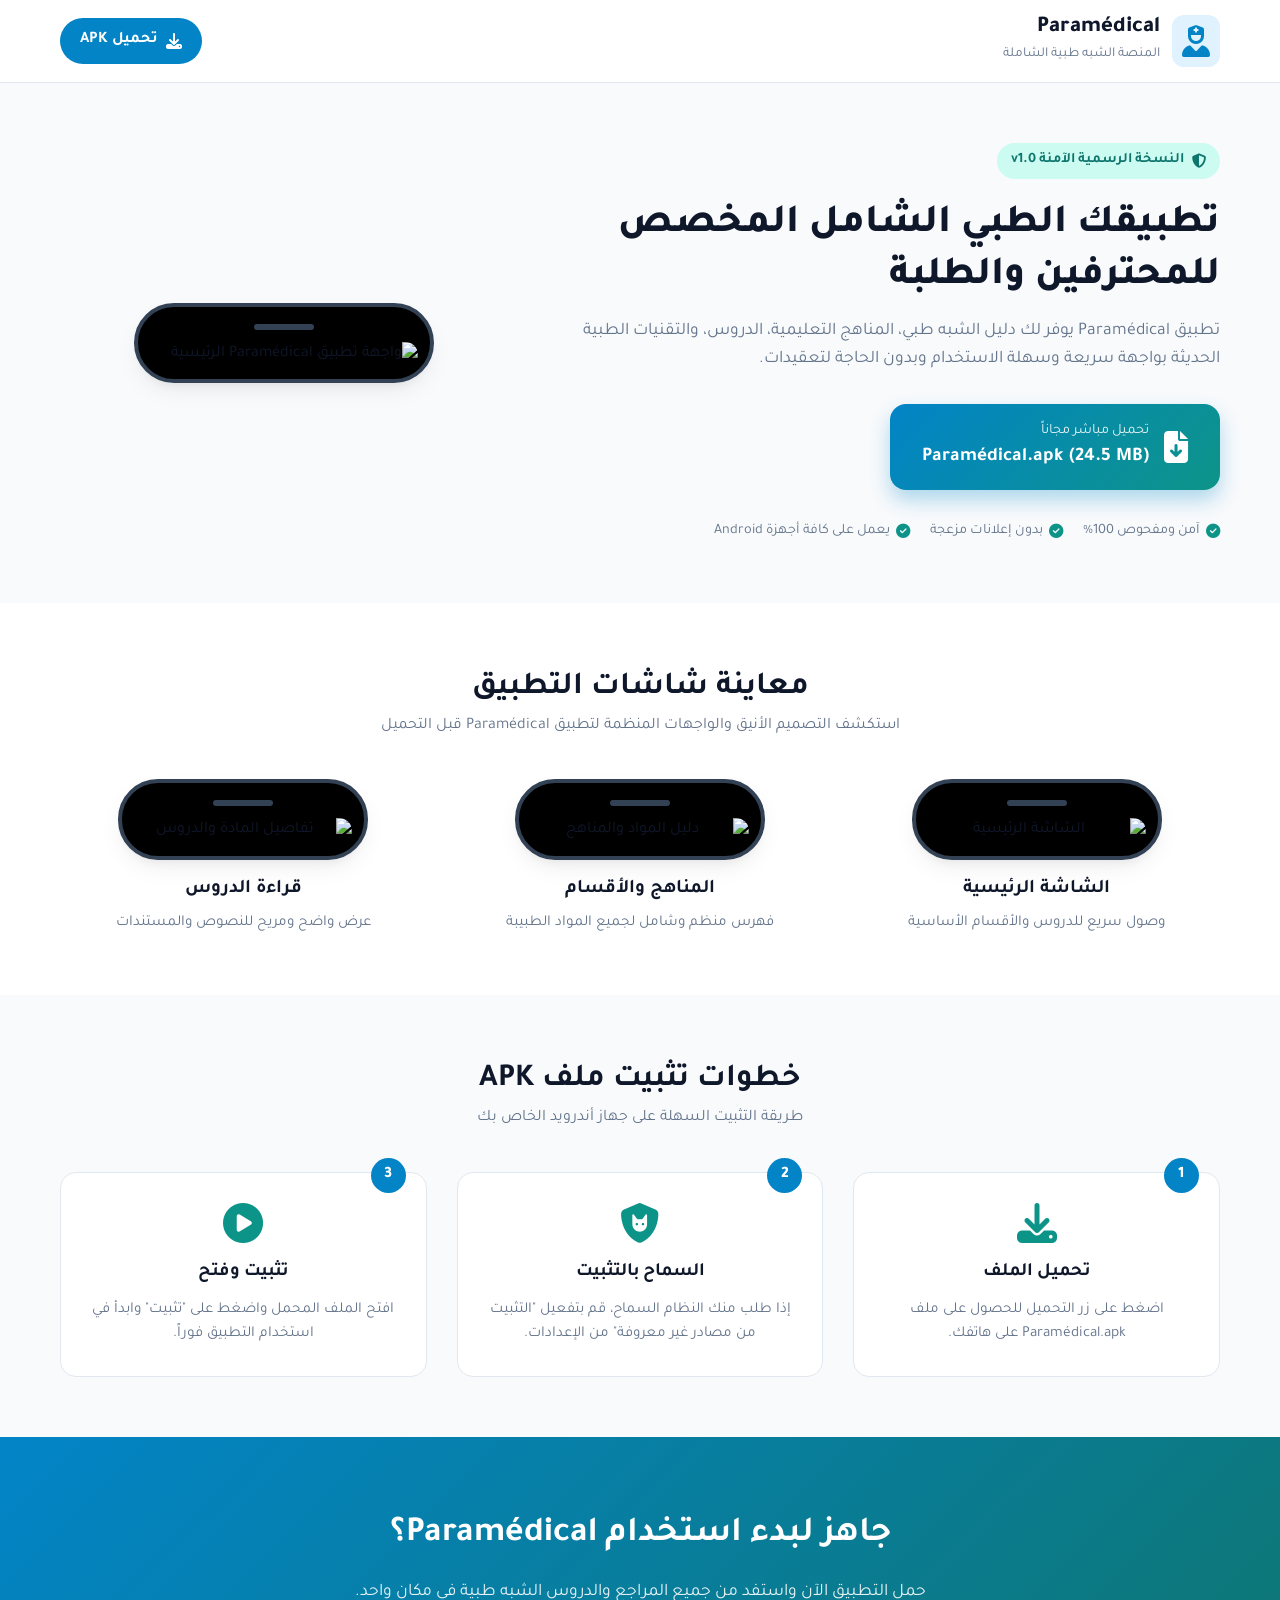
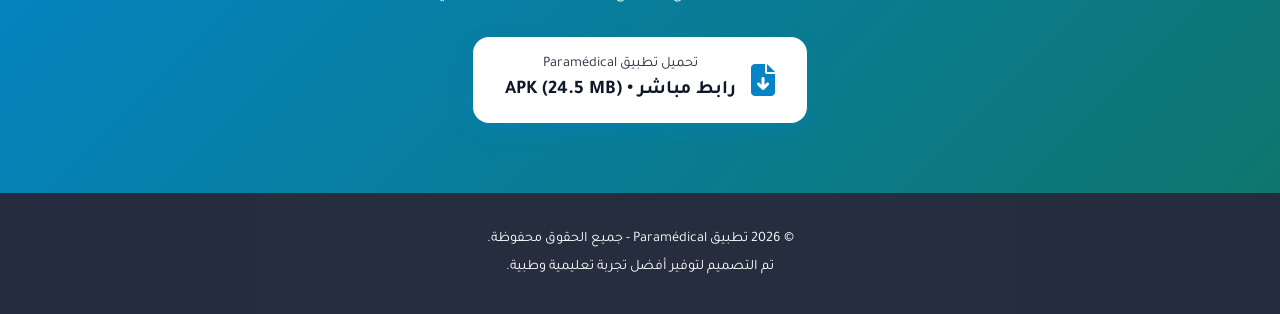
==== index.html @ d92a2110 "Rename html.index.html to index.html" ====
<!DOCTYPE html>
<html lang="ar" dir="rtl">
<head>
    <meta charset="UTF-8">
    <meta name="viewport" content="width=device-width, initial-scale=1.0">
    <title>تحميل تطبيق Paramédical - منصة العلوم الشبه طبية</title>
    <!-- Font Awesome Icons -->
    <link rel="stylesheet" href="https://cdnjs.cloudflare.com/ajax/libs/font-awesome/6.4.0/css/all.min.css">
    <!-- Google Fonts -->
    <link rel="stylesheet" href="https://fonts.googleapis.com/css2?family=Tajawal:wght@400;500;700;800&display=swap">
    <!-- CSS File -->
    <link rel="stylesheet" href="style.css">
</head>
<body>

    <!-- Header Section -->
    <header>
        <div class="container header-container">
            <div class="logo">
                <i class="fa-solid fa-user-nurse logo-icon"></i>
                <div class="logo-text">
                    <h1>Paramédical</h1>
                    <span>المنصة الشبه طبية الشاملة</span>
                </div>
            </div>
            <a href="#download" class="btn-primary flex-center">
                <i class="fa-solid fa-download"></i> تحميل APK
            </a>
        </div>
    </header>

    <!-- Hero Section -->
    <section class="hero">
        <div class="container hero-grid">
            <div class="hero-text">
                <span class="badge-app"><i class="fa-solid fa-shield-halved"></i> النسخة الرسمية الآمنة v1.0</span>
                <h2>تطبيقك الطبي الشامل المخصص للمحترفين والطلبة</h2>
                <p>تطبيق Paramédical يوفر لك دليل الشبه طبي، المناهج التعليمية، الدروس، والتقنيات الطبية الحديثة بواجهة سريعة وسهلة الاستخدام وبدون الحاجة لتعقيدات.</p>
                
                <div class="hero-actions">
                    <a href="Paramédical.apk" download class="btn-download-main">
                        <i class="fa-solid fa-file-arrow-down download-icon"></i>
                        <div class="btn-text">
                            <span>تحميل مباشر مجاناً</span>
                            <strong>Paramédical.apk (24.5 MB)</strong>
                        </div>
                    </a>
                </div>

                <div class="features-list">
                    <div class="feat-item"><i class="fa-solid fa-circle-check"></i> آمن ومفحوص 100%</div>
                    <div class="feat-item"><i class="fa-solid fa-circle-check"></i> بدون إعلانات مزعجة</div>
                    <div class="feat-item"><i class="fa-solid fa-circle-check"></i> يعمل على كافة أجهزة Android</div>
                </div>
            </div>

            <div class="hero-mockup">
                <div class="phone-frame main-phone">
                    <div class="phone-speaker"></div>
                    <img src="https://i.ibb.co/k2J461L0/Screenshot-2026-10-08-18-41-26-091-com-app-mywebapp.png" alt="واجهة تطبيق Paramédical الرئيسية" class="screenshot-img">
                </div>
            </div>
        </div>
    </section>

    <!-- App Gallery Section -->
    <section class="gallery-section">
        <div class="container">
            <div class="section-title">
                <h2>معاينة شاشات التطبيق</h2>
                <p>استكشف التصميم الأنيق والواجهات المنظمة لتطبيق Paramédical قبل التحميل</p>
            </div>

            <div class="gallery-grid">
                <!-- Screenshot 1 -->
                <div class="gallery-card">
                    <div class="phone-frame mini-frame">
                        <div class="phone-speaker"></div>
                        <img src="https://i.ibb.co/k2J461L0/Screenshot-2026-10-08-18-41-26-091-com-app-mywebapp.png" alt="الشاشة الرئيسية" class="lightbox-trigger">
                    </div>
                    <h4>الشاشة الرئيسية</h4>
                    <p>وصول سريع للدروس والأقسام الأساسية</p>
                </div>

                <!-- Screenshot 2 -->
                <div class="gallery-card">
                    <div class="phone-frame mini-frame">
                        <div class="phone-speaker"></div>
                        <img src="https://i.ibb.co/QvDKpRdC/Screenshot-2026-10-08-18-41-36-558-com-app-mywebapp.png" alt="دليل المواد والمناهج" class="lightbox-trigger">
                    </div>
                    <h4>المناهج والأقسام</h4>
                    <p>فهرس منظم وشامل لجميع المواد الطبيبة</p>
                </div>

                <!-- Screenshot 3 -->
                <div class="gallery-card">
                    <div class="phone-frame mini-frame">
                        <div class="phone-speaker"></div>
                        <img src="https://i.ibb.co/CpsKBnVQ/Screenshot-2026-10-08-18-41-53-102-com-app-mywebapp-Copie.png" alt="تفاصيل المادة والدروس" class="lightbox-trigger">
                    </div>
                    <h4>قراءة الدروس</h4>
                    <p>عرض واضح ومريح للنصوص والمستندات</p>
                </div>
            </div>
        </div>
    </section>

    <!-- Installation Steps Section -->
    <section class="install-steps">
        <div class="container">
            <div class="section-title">
                <h2>خطوات تثبيت ملف APK</h2>
                <p>طريقة التثبيت السهلة على جهاز أندرويد الخاص بك</p>
            </div>

            <div class="steps-grid">
                <div class="step-card">
                    <div class="step-num">1</div>
                    <i class="fa-solid fa-download step-icon"></i>
                    <h3>تحميل الملف</h3>
                    <p>اضغط على زر التحميل للحصول على ملف <code>Paramédical.apk</code> على هاتفك.</p>
                </div>

                <div class="step-card">
                    <div class="step-num">2</div>
                    <i class="fa-solid fa-shield-cat step-icon"></i>
                    <h3>السماح بالتثبيت</h3>
                    <p>إذا طلب منك النظام السماح، قم بتفعيل "التثبيت من مصادر غير معروفة" من الإعدادات.</p>
                </div>

                <div class="step-card">
                    <div class="step-num">3</div>
                    <i class="fa-solid fa-circle-play step-icon"></i>
                    <h3>تثبيت وفتح</h3>
                    <p>افتح الملف المحمل واضغط على "تثبيت" وابدأ في استخدام التطبيق فوراً.</p>
                </div>
            </div>
        </div>
    </section>

    <!-- Download CTA Section -->
    <section id="download" class="download-cta">
        <div class="container text-center">
            <h2>جاهز لبدء استخدام Paramédical؟</h2>
            <p>حمل التطبيق الآن واستفد من جميع المراجع والدروس الشبه طبية في مكان واحد.</p>
            <a href="Paramédical.apk" download class="btn-download-main large">
                <i class="fa-solid fa-file-arrow-down download-icon"></i>
                <div class="btn-text">
                    <span>تحميل تطبيق Paramédical</span>
                    <strong>رابط مباشر • APK (24.5 MB)</strong>
                </div>
            </a>
        </div>
    </section>

    <!-- Footer -->
    <footer>
        <div class="container footer-content">
            <p>© 2026 تطبيق Paramédical - جميع الحقوق محفوظة.</p>
            <p>تم التصميم لتوفير أفضل تجربة تعليمية وطبية.</p>
        </div>
    </footer>

    <!-- Image Lightbox Modal -->
    <div id="lightbox" class="lightbox">
        <span class="lightbox-close">&times;</span>
        <img class="lightbox-content" id="lightbox-img" alt="معاينة المكبرة">
    </div>

    <!-- JS File -->
    <script src="script.js"></script>
</body>
</html>
---- style.css ----
:root {
    --primary: #0284c7;
    --primary-dark: #0369a1;
    --secondary: #0d9488;
    --bg-light: #f8fafc;
    --surface: #ffffff;
    --text-dark: #0f172a;
    --text-muted: #64748b;
    --border: #e2e8f0;
    --radius: 16px;
    --shadow: 0 10px 25px -5px rgba(0, 0, 0, 0.08), 0 8px 10px -6px rgba(0, 0, 0, 0.05);
}

* {
    margin: 0;
    padding: 0;
    box-sizing: border-box;
    font-family: 'Tajawal', sans-serif;
}

body {
    background-color: var(--bg-light);
    color: var(--text-dark);
    line-height: 1.6;
}

.container {
    max-width: 1200px;
    margin: 0 auto;
    padding: 0 20px;
}

.flex-center {
    display: flex;
    align-items: center;
    justify-content: center;
}

.text-center {
    text-align: center;
}

/* Header */
header {
    background-color: var(--surface);
    border-bottom: 1px solid var(--border);
    position: sticky;
    top: 0;
    z-index: 100;
    padding: 15px 0;
}

.header-container {
    display: flex;
    justify-content: space-between;
    align-items: center;
}

.logo {
    display: flex;
    align-items: center;
    gap: 12px;
}

.logo-icon {
    font-size: 2rem;
    color: var(--primary);
    background: #e0f2fe;
    padding: 10px;
    border-radius: 12px;
}

.logo-text h1 {
    font-size: 1.4rem;
    font-weight: 800;
    color: var(--text-dark);
    line-height: 1.2;
}

.logo-text span {
    font-size: 0.85rem;
    color: var(--text-muted);
}

.btn-primary {
    background-color: var(--primary);
    color: white;
    padding: 10px 20px;
    border-radius: 30px;
    text-decoration: none;
    font-weight: 700;
    gap: 8px;
    transition: 0.3s;
}

.btn-primary:hover {
    background-color: var(--primary-dark);
}

/* Hero Section */
.hero {
    padding: 60px 0;
}

.hero-grid {
    display: grid;
    grid-template-columns: 1.2fr 0.8fr;
    gap: 40px;
    align-items: center;
}

.badge-app {
    display: inline-flex;
    align-items: center;
    gap: 8px;
    background-color: #ccfbf1;
    color: #0f766e;
    padding: 6px 14px;
    border-radius: 20px;
    font-size: 0.9rem;
    font-weight: 700;
    margin-bottom: 20px;
}

.hero-text h2 {
    font-size: 2.5rem;
    font-weight: 800;
    color: var(--text-dark);
    margin-bottom: 15px;
    line-height: 1.3;
}

.hero-text p {
    font-size: 1.1rem;
    color: var(--text-muted);
    margin-bottom: 30px;
}

/* Download Button Main */
.btn-download-main {
    display: inline-flex;
    align-items: center;
    gap: 15px;
    background: linear-gradient(135deg, var(--primary), var(--secondary));
    color: white;
    padding: 16px 32px;
    border-radius: 16px;
    text-decoration: none;
    box-shadow: 0 10px 20px rgba(2, 132, 199, 0.3);
    transition: all 0.3s ease;
}

.btn-download-main:hover {
    transform: translateY(-3px);
    box-shadow: 0 15px 25px rgba(2, 132, 199, 0.4);
}

.download-icon {
    font-size: 2rem;
}

.btn-text span {
    display: block;
    font-size: 0.9rem;
    opacity: 0.9;
}

.btn-text strong {
    display: block;
    font-size: 1.2rem;
}

.features-list {
    display: flex;
    gap: 20px;
    margin-top: 30px;
    flex-wrap: wrap;
}

.feat-item {
    font-size: 0.9rem;
    color: var(--text-muted);
    display: flex;
    align-items: center;
    gap: 6px;
}

.feat-item i {
    color: var(--secondary);
}

/* Phone Mockup */
.phone-frame {
    background: #000;
    border-radius: 40px;
    padding: 12px;
    box-shadow: var(--shadow);
    border: 4px solid #334155;
    position: relative;
    max-width: 300px;
    margin: 0 auto;
}

.phone-speaker {
    width: 60px;
    height: 6px;
    background: #334155;
    border-radius: 10px;
    margin: 5px auto 12px;
}

.phone-frame img {
    width: 100%;
    border-radius: 28px;
    display: block;
}

/* Gallery Section */
.gallery-section {
    padding: 60px 0;
    background-color: var(--surface);
}

.section-title {
    text-align: center;
    margin-bottom: 40px;
}

.section-title h2 {
    font-size: 2rem;
    color: var(--text-dark);
}

.section-title p {
    color: var(--text-muted);
}

.gallery-grid {
    display: grid;
    grid-template-columns: repeat(auto-fit, minmax(280px, 1fr));
    gap: 30px;
}

.gallery-card {
    text-align: center;
}

.mini-frame {
    max-width: 250px;
    margin-bottom: 15px;
    transition: transform 0.3s ease;
}

.mini-frame:hover {
    transform: translateY(-8px);
}

.gallery-card img {
    cursor: pointer;
}

.gallery-card h4 {
    font-size: 1.2rem;
    margin-bottom: 5px;
}

.gallery-card p {
    color: var(--text-muted);
    font-size: 0.95rem;
}

/* Install Steps Section */
.install-steps {
    padding: 60px 0;
}

.steps-grid {
    display: grid;
    grid-template-columns: repeat(auto-fit, minmax(250px, 1fr));
    gap: 30px;
}

.step-card {
    background: var(--surface);
    padding: 30px;
    border-radius: var(--radius);
    border: 1px solid var(--border);
    position: relative;
    text-align: center;
}

.step-num {
    position: absolute;
    top: -15px;
    right: 20px;
    background: var(--primary);
    color: white;
    width: 35px;
    height: 35px;
    border-radius: 50%;
    display: flex;
    align-items: center;
    justify-content: center;
    font-weight: 800;
}

.step-icon {
    font-size: 2.5rem;
    color: var(--secondary);
    margin-bottom: 15px;
}

.step-card h3 {
    margin-bottom: 10px;
}

.step-card p {
    color: var(--text-muted);
    font-size: 0.95rem;
}

/* Download CTA */
.download-cta {
    background: linear-gradient(135deg, #0284c7, #0f766e);
    color: white;
    padding: 70px 0;
}

.download-cta h2 {
    font-size: 2.2rem;
    margin-bottom: 15px;
}

.download-cta p {
    font-size: 1.1rem;
    margin-bottom: 30px;
    opacity: 0.9;
}

.btn-download-main.large {
    background: white;
    color: var(--text-dark);
}

.btn-download-main.large i {
    color: var(--primary);
}

/* Footer */
footer {
    background-color: var(--text-dark);
    color: white;
    padding: 30px 0;
    text-align: center;
    font-size: 0.9rem;
    opacity: 0.9;
}

.footer-content p {
    margin: 5px 0;
}

/* Lightbox Modal */
.lightbox {
    display: none;
    position: fixed;
    z-index: 1000;
    top: 0;
    left: 0;
    width: 100%;
    height: 100%;
    background-color: rgba(0, 0, 0, 0.85);
    justify-content: center;
    align-items: center;
}

.lightbox-content {
    max-width: 90%;
    max-height: 85vh;
    border-radius: 12px;
}

.lightbox-close {
    position: absolute;
    top: 20px;
    left: 30px;
    color: white;
    font-size: 40px;
    font-weight: bold;
    cursor: pointer;
}

/* Responsive Styles */
@media (max-width: 768px) {
    .hero-grid {
        grid-template-columns: 1fr;
        text-align: center;
    }

    .hero-text h2 {
        font-size: 1.8rem;
    }

    .features-list {
        justify-content: center;
    }

    .btn-download-main {
        width: 100%;
        justify-content: center;
    }
}
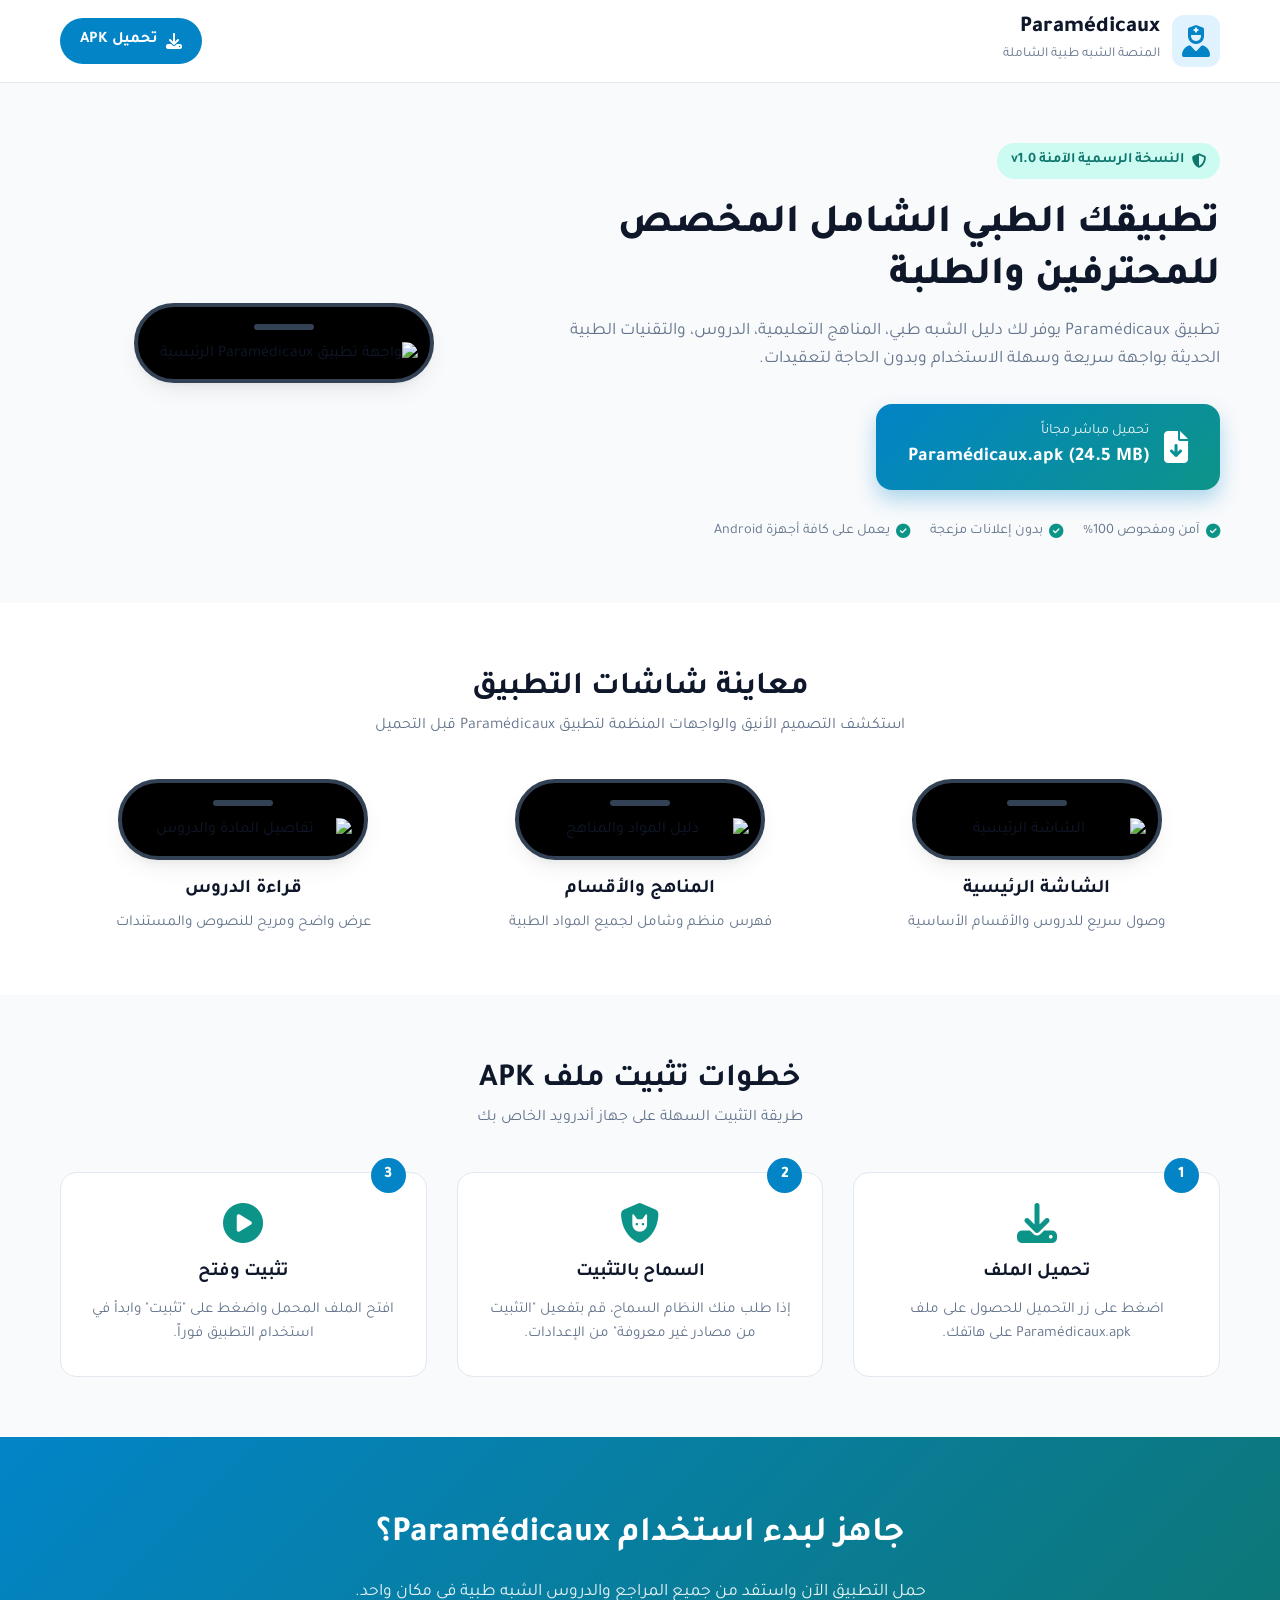
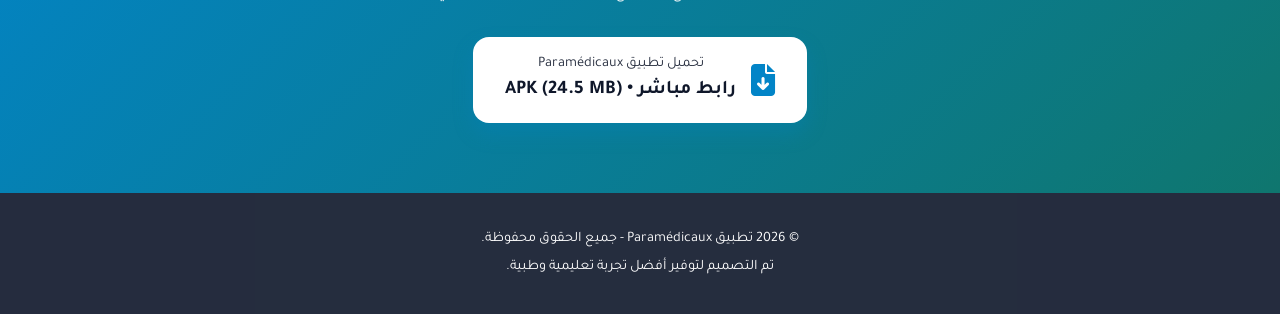
==== commit 6949e0f4: "Update index.html" ====
--- a/index.html
+++ b/index.html
@@ -3,7 +3,7 @@
 <head>
     <meta charset="UTF-8">
     <meta name="viewport" content="width=device-width, initial-scale=1.0">
-    <title>تحميل تطبيق Paramédical - منصة العلوم الشبه طبية</title>
+    <title>تحميل تطبيق Paramédicaux - منصة العلوم الشبه طبية</title>
     <!-- Font Awesome Icons -->
     <link rel="stylesheet" href="https://cdnjs.cloudflare.com/ajax/libs/font-awesome/6.4.0/css/all.min.css">
     <!-- Google Fonts -->
@@ -19,7 +19,7 @@
             <div class="logo">
                 <i class="fa-solid fa-user-nurse logo-icon"></i>
                 <div class="logo-text">
-                    <h1>Paramédical</h1>
+                    <h1>Paramédicaux</h1>
                     <span>المنصة الشبه طبية الشاملة</span>
                 </div>
             </div>
@@ -35,14 +35,14 @@
             <div class="hero-text">
                 <span class="badge-app"><i class="fa-solid fa-shield-halved"></i> النسخة الرسمية الآمنة v1.0</span>
                 <h2>تطبيقك الطبي الشامل المخصص للمحترفين والطلبة</h2>
-                <p>تطبيق Paramédical يوفر لك دليل الشبه طبي، المناهج التعليمية، الدروس، والتقنيات الطبية الحديثة بواجهة سريعة وسهلة الاستخدام وبدون الحاجة لتعقيدات.</p>
+                <p>تطبيق Paramédicaux يوفر لك دليل الشبه طبي، المناهج التعليمية، الدروس، والتقنيات الطبية الحديثة بواجهة سريعة وسهلة الاستخدام وبدون الحاجة لتعقيدات.</p>
                 
                 <div class="hero-actions">
-                    <a href="Paramédical.apk" download class="btn-download-main">
+                    <a href="Paramédicaux.apk" download="Paramédicaux.apk" target="_blank" rel="noopener noreferrer" class="btn-download-main">
                         <i class="fa-solid fa-file-arrow-down download-icon"></i>
                         <div class="btn-text">
                             <span>تحميل مباشر مجاناً</span>
-                            <strong>Paramédical.apk (24.5 MB)</strong>
+                            <strong>Paramédicaux.apk (24.5 MB)</strong>
                         </div>
                     </a>
                 </div>
@@ -57,7 +57,7 @@
             <div class="hero-mockup">
                 <div class="phone-frame main-phone">
                     <div class="phone-speaker"></div>
-                    <img src="https://i.ibb.co/k2J461L0/Screenshot-2026-10-08-18-41-26-091-com-app-mywebapp.png" alt="واجهة تطبيق Paramédical الرئيسية" class="screenshot-img">
+                    <img src="https://i.ibb.co/k2J461L0/Screenshot-2026-10-08-18-41-26-091-com-app-mywebapp.png" alt="واجهة تطبيق Paramédicaux الرئيسية" class="screenshot-img">
                 </div>
             </div>
         </div>
@@ -68,7 +68,7 @@
         <div class="container">
             <div class="section-title">
                 <h2>معاينة شاشات التطبيق</h2>
-                <p>استكشف التصميم الأنيق والواجهات المنظمة لتطبيق Paramédical قبل التحميل</p>
+                <p>استكشف التصميم الأنيق والواجهات المنظمة لتطبيق Paramédicaux قبل التحميل</p>
             </div>
 
             <div class="gallery-grid">
@@ -89,7 +89,7 @@
                         <img src="https://i.ibb.co/QvDKpRdC/Screenshot-2026-10-08-18-41-36-558-com-app-mywebapp.png" alt="دليل المواد والمناهج" class="lightbox-trigger">
                     </div>
                     <h4>المناهج والأقسام</h4>
-                    <p>فهرس منظم وشامل لجميع المواد الطبيبة</p>
+                    <p>فهرس منظم وشامل لجميع المواد الطبية</p>
                 </div>
 
                 <!-- Screenshot 3 -->
@@ -118,7 +118,7 @@
                     <div class="step-num">1</div>
                     <i class="fa-solid fa-download step-icon"></i>
                     <h3>تحميل الملف</h3>
-                    <p>اضغط على زر التحميل للحصول على ملف <code>Paramédical.apk</code> على هاتفك.</p>
+                    <p>اضغط على زر التحميل للحصول على ملف <code>Paramédicaux.apk</code> على هاتفك.</p>
                 </div>
 
                 <div class="step-card">
@@ -141,12 +141,12 @@
     <!-- Download CTA Section -->
     <section id="download" class="download-cta">
         <div class="container text-center">
-            <h2>جاهز لبدء استخدام Paramédical؟</h2>
+            <h2>جاهز لبدء استخدام Paramédicaux؟</h2>
             <p>حمل التطبيق الآن واستفد من جميع المراجع والدروس الشبه طبية في مكان واحد.</p>
-            <a href="Paramédical.apk" download class="btn-download-main large">
+            <a href="Paramédicaux.apk" download="Paramédicaux.apk" target="_blank" rel="noopener noreferrer" class="btn-download-main large">
                 <i class="fa-solid fa-file-arrow-down download-icon"></i>
                 <div class="btn-text">
-                    <span>تحميل تطبيق Paramédical</span>
+                    <span>تحميل تطبيق Paramédicaux</span>
                     <strong>رابط مباشر • APK (24.5 MB)</strong>
                 </div>
             </a>
@@ -156,7 +156,7 @@
     <!-- Footer -->
     <footer>
         <div class="container footer-content">
-            <p>© 2026 تطبيق Paramédical - جميع الحقوق محفوظة.</p>
+            <p>© 2026 تطبيق Paramédicaux - جميع الحقوق محفوظة.</p>
             <p>تم التصميم لتوفير أفضل تجربة تعليمية وطبية.</p>
         </div>
     </footer>
